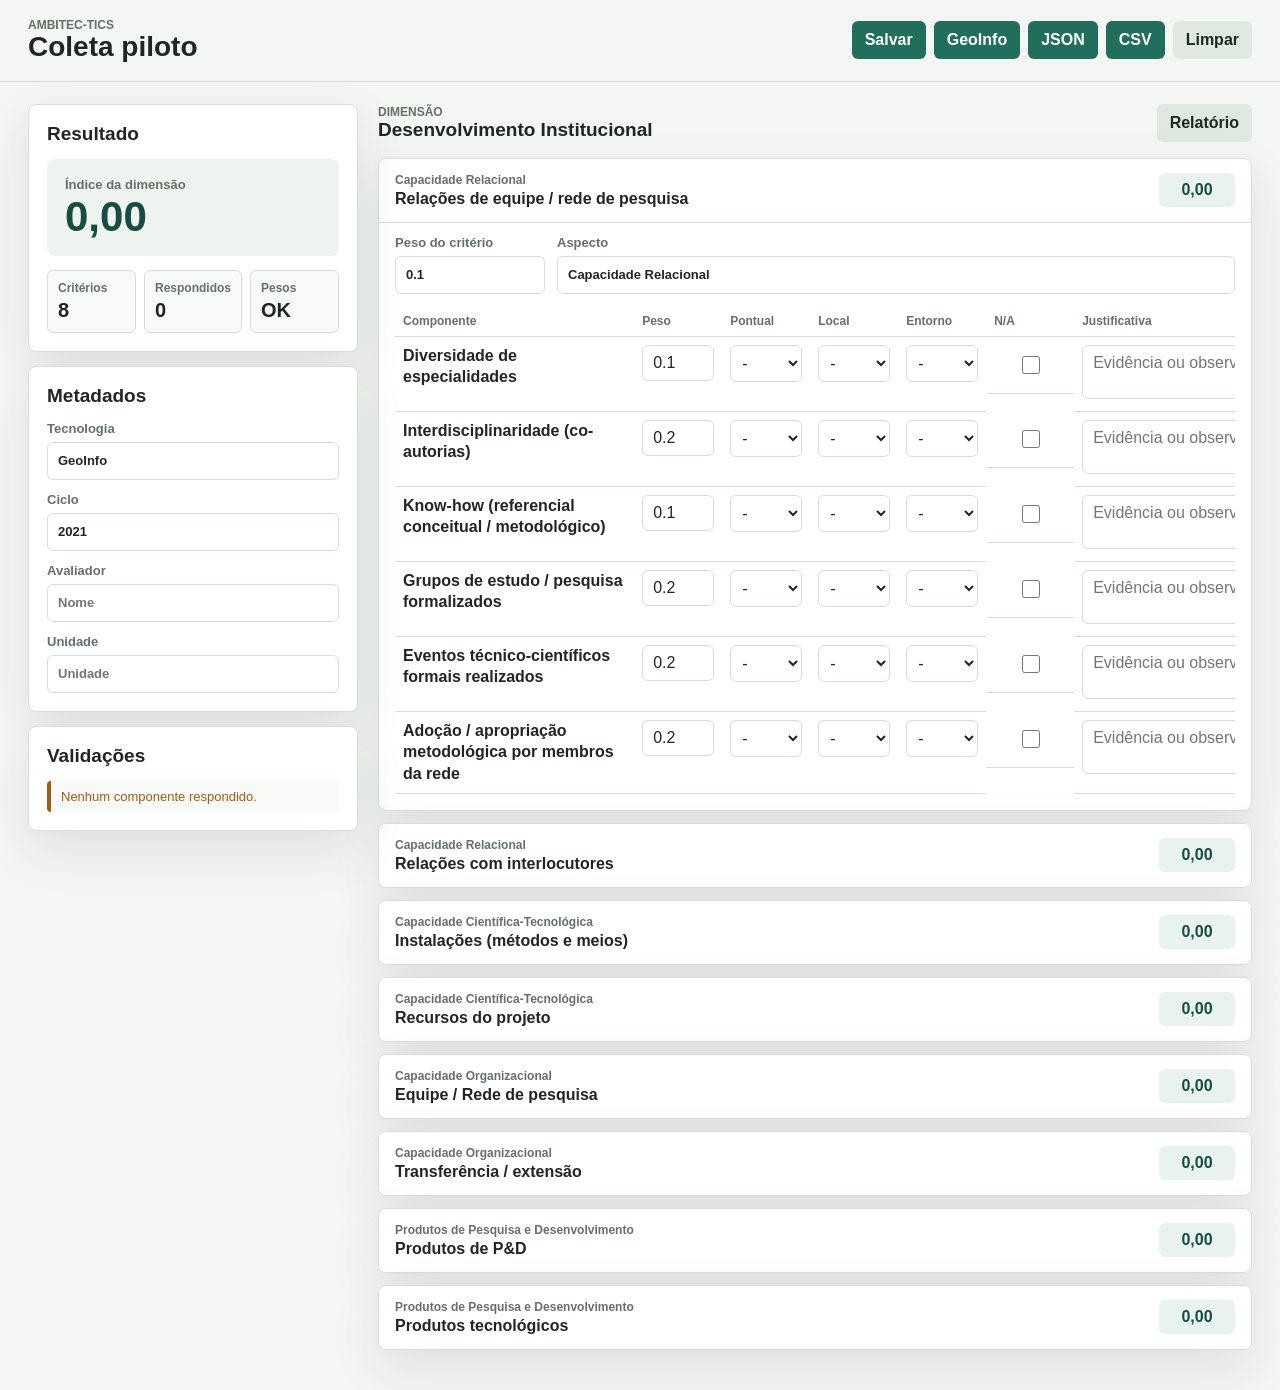
==== index.html @ ef7d1c83 "Create Ambitec-TICs collection pilot" ====
<!doctype html>
<html lang="pt-BR">
  <head>
    <meta charset="utf-8">
    <meta name="viewport" content="width=device-width, initial-scale=1">
    <title>Ambitec-TICs | Coleta piloto</title>
    <link rel="stylesheet" href="styles.css">
  </head>
  <body>
    <header class="topbar">
      <div>
        <p class="eyebrow">Ambitec-TICs</p>
        <h1>Coleta piloto</h1>
      </div>
      <div class="top-actions">
        <button id="saveDraft" type="button">Salvar</button>
        <button id="loadSample" type="button">GeoInfo</button>
        <button id="exportJson" type="button">JSON</button>
        <button id="exportCsv" type="button">CSV</button>
        <button id="clearDraft" type="button" class="secondary">Limpar</button>
      </div>
    </header>

    <main class="app-shell">
      <aside class="summary-panel" aria-label="Resumo da avaliação">
        <section class="panel-block">
          <h2>Resultado</h2>
          <div class="score-card">
            <span class="score-label">Índice da dimensão</span>
            <strong id="dimensionScore">0,00</strong>
          </div>
          <dl class="metrics">
            <div>
              <dt>Critérios</dt>
              <dd id="criteriaCount">8</dd>
            </div>
            <div>
              <dt>Respondidos</dt>
              <dd id="answeredCount">0</dd>
            </div>
            <div>
              <dt>Pesos</dt>
              <dd id="weightStatus">OK</dd>
            </div>
          </dl>
        </section>

        <section class="panel-block">
          <h2>Metadados</h2>
          <label>
            Tecnologia
            <input id="technologyName" type="text" value="GeoInfo">
          </label>
          <label>
            Ciclo
            <input id="cycleYear" type="number" value="2021" min="2000" max="2100">
          </label>
          <label>
            Avaliador
            <input id="evaluatorName" type="text" placeholder="Nome">
          </label>
          <label>
            Unidade
            <input id="unitName" type="text" placeholder="Unidade">
          </label>
        </section>

        <section class="panel-block">
          <h2>Validações</h2>
          <ul id="validationList" class="validation-list"></ul>
        </section>
      </aside>

      <section class="workspace" aria-label="Formulário de avaliação">
        <div class="workspace-heading">
          <div>
            <p class="eyebrow">Dimensão</p>
            <h2>Desenvolvimento Institucional</h2>
          </div>
          <button id="printReport" type="button" class="secondary">Relatório</button>
        </div>
        <div id="criteriaContainer" class="criteria-list"></div>
      </section>
    </main>

    <template id="criterionTemplate">
      <article class="criterion-card">
        <button class="criterion-header" type="button">
          <span>
            <small></small>
            <strong></strong>
          </span>
          <span class="criterion-result">0,00</span>
        </button>
        <div class="criterion-body">
          <div class="criterion-meta">
            <label>
              Peso do critério
              <input class="criterion-weight" type="number" min="0" max="1" step="0.1">
            </label>
            <label>
              Aspecto
              <input class="criterion-aspect" type="text" readonly>
            </label>
          </div>
          <div class="component-table-wrap">
            <table class="component-table">
              <thead>
                <tr>
                  <th>Componente</th>
                  <th>Peso</th>
                  <th>Pontual</th>
                  <th>Local</th>
                  <th>Entorno</th>
                  <th>N/A</th>
                  <th>Justificativa</th>
                </tr>
              </thead>
              <tbody></tbody>
            </table>
          </div>
        </div>
      </article>
    </template>

    <script src="app.js"></script>
  </body>
</html>
---- styles.css ----
:root {
  --bg: #f4f6f3;
  --surface: #ffffff;
  --surface-soft: #eef3ef;
  --text: #202621;
  --muted: #667067;
  --line: #d7ded8;
  --accent: #216e5d;
  --accent-strong: #174c41;
  --warn: #a15c18;
  --bad: #a33737;
  --blue: #315f89;
  --shadow: 0 18px 50px rgba(24, 38, 31, 0.10);
}

* {
  box-sizing: border-box;
}

body {
  margin: 0;
  background: var(--bg);
  color: var(--text);
  font-family: Arial, Helvetica, sans-serif;
}

button,
input,
select,
textarea {
  font: inherit;
}

.topbar {
  position: sticky;
  top: 0;
  z-index: 10;
  display: flex;
  align-items: center;
  justify-content: space-between;
  gap: 24px;
  padding: 18px 28px;
  background: rgba(244, 246, 243, 0.94);
  border-bottom: 1px solid var(--line);
  backdrop-filter: blur(12px);
}

h1,
h2,
p {
  margin: 0;
}

h1 {
  font-size: 28px;
  line-height: 1.1;
}

h2 {
  font-size: 19px;
}

.eyebrow {
  color: var(--muted);
  font-size: 12px;
  font-weight: 700;
  letter-spacing: 0;
  text-transform: uppercase;
}

.top-actions {
  display: flex;
  flex-wrap: wrap;
  justify-content: flex-end;
  gap: 8px;
}

button {
  border: 0;
  border-radius: 6px;
  background: var(--accent);
  color: white;
  cursor: pointer;
  font-weight: 700;
  min-height: 38px;
  padding: 9px 13px;
}

button:hover {
  background: var(--accent-strong);
}

button.secondary {
  background: #dfe8e1;
  color: var(--text);
}

button.secondary:hover {
  background: #cfdacf;
}

.app-shell {
  display: grid;
  grid-template-columns: minmax(270px, 330px) minmax(0, 1fr);
  gap: 20px;
  padding: 22px 28px 40px;
}

.summary-panel {
  align-self: start;
  position: sticky;
  top: 92px;
}

.panel-block,
.criterion-card {
  background: var(--surface);
  border: 1px solid var(--line);
  border-radius: 8px;
  box-shadow: var(--shadow);
}

.panel-block {
  padding: 18px;
  margin-bottom: 14px;
}

.panel-block h2 {
  margin-bottom: 14px;
}

.score-card {
  display: grid;
  gap: 4px;
  padding: 18px;
  background: var(--surface-soft);
  border-radius: 8px;
}

.score-label,
label {
  color: var(--muted);
  font-size: 13px;
  font-weight: 700;
}

.score-card strong {
  color: var(--accent-strong);
  font-size: 42px;
  line-height: 1;
}

.metrics {
  display: grid;
  grid-template-columns: repeat(3, 1fr);
  gap: 8px;
  margin: 14px 0 0;
}

.metrics div {
  padding: 10px;
  background: #f8faf8;
  border: 1px solid var(--line);
  border-radius: 6px;
}

.metrics dt {
  color: var(--muted);
  font-size: 12px;
  font-weight: 700;
}

.metrics dd {
  margin: 4px 0 0;
  font-size: 20px;
  font-weight: 800;
}

label {
  display: grid;
  gap: 6px;
  margin-top: 12px;
}

input,
select,
textarea {
  width: 100%;
  border: 1px solid var(--line);
  border-radius: 6px;
  background: #fff;
  color: var(--text);
  min-height: 38px;
  padding: 8px 10px;
}

textarea {
  min-height: 38px;
  resize: vertical;
}

input:focus,
select:focus,
textarea:focus {
  border-color: var(--accent);
  outline: 3px solid rgba(33, 110, 93, 0.15);
}

.validation-list {
  display: grid;
  gap: 8px;
  list-style: none;
  margin: 0;
  padding: 0;
}

.validation-list li {
  border-left: 4px solid var(--accent);
  background: #f8faf8;
  border-radius: 4px;
  padding: 8px 10px;
  color: var(--muted);
  font-size: 13px;
}

.validation-list li.warn {
  border-left-color: var(--warn);
  color: var(--warn);
}

.validation-list li.bad {
  border-left-color: var(--bad);
  color: var(--bad);
}

.workspace {
  min-width: 0;
}

.workspace-heading {
  display: flex;
  align-items: center;
  justify-content: space-between;
  gap: 16px;
  margin-bottom: 16px;
}

.criteria-list {
  display: grid;
  gap: 12px;
}

.criterion-card {
  overflow: hidden;
}

.criterion-header {
  display: flex;
  align-items: center;
  justify-content: space-between;
  width: 100%;
  gap: 16px;
  min-height: 62px;
  padding: 14px 16px;
  background: var(--surface);
  color: var(--text);
  text-align: left;
  border-radius: 0;
}

.criterion-header:hover {
  background: #f8faf8;
}

.criterion-header small {
  display: block;
  color: var(--muted);
  font-size: 12px;
  font-weight: 700;
  margin-bottom: 3px;
}

.criterion-result {
  flex: 0 0 auto;
  min-width: 76px;
  padding: 8px 10px;
  border-radius: 6px;
  background: #e8f2ef;
  color: var(--accent-strong);
  font-weight: 800;
  text-align: center;
}

.criterion-body {
  display: none;
  padding: 0 16px 16px;
  border-top: 1px solid var(--line);
}

.criterion-card.open .criterion-body {
  display: block;
}

.criterion-meta {
  display: grid;
  grid-template-columns: 150px minmax(0, 1fr);
  gap: 12px;
  margin-bottom: 12px;
}

.component-table-wrap {
  overflow-x: auto;
}

.component-table {
  width: 100%;
  min-width: 920px;
  border-collapse: collapse;
  table-layout: fixed;
}

.component-table th,
.component-table td {
  border-bottom: 1px solid var(--line);
  padding: 8px;
  vertical-align: top;
}

.component-table th {
  color: var(--muted);
  font-size: 12px;
  text-align: left;
}

.component-table th:nth-child(1) {
  width: 26%;
}

.component-table th:nth-child(2),
.component-table th:nth-child(3),
.component-table th:nth-child(4),
.component-table th:nth-child(5),
.component-table th:nth-child(6) {
  width: 88px;
}

.component-name {
  font-weight: 700;
  line-height: 1.35;
}

.na-cell {
  display: flex;
  justify-content: center;
  padding-top: 14px;
}

.na-cell input {
  min-height: auto;
  width: 18px;
  height: 18px;
}

.component-table input,
.component-table select,
.component-table textarea {
  min-height: 34px;
}

.component-table select {
  padding-left: 7px;
}

@media (max-width: 920px) {
  .topbar,
  .workspace-heading {
    align-items: stretch;
    flex-direction: column;
  }

  .top-actions {
    justify-content: flex-start;
  }

  .app-shell {
    grid-template-columns: 1fr;
    padding: 18px;
  }

  .summary-panel {
    position: static;
  }
}

@media print {
  .topbar,
  .top-actions,
  #printReport,
  .summary-panel {
    display: none;
  }

  .app-shell {
    display: block;
    padding: 0;
  }

  .criterion-body {
    display: block;
  }

  .criterion-card {
    box-shadow: none;
    break-inside: avoid;
    margin-bottom: 10px;
  }
}
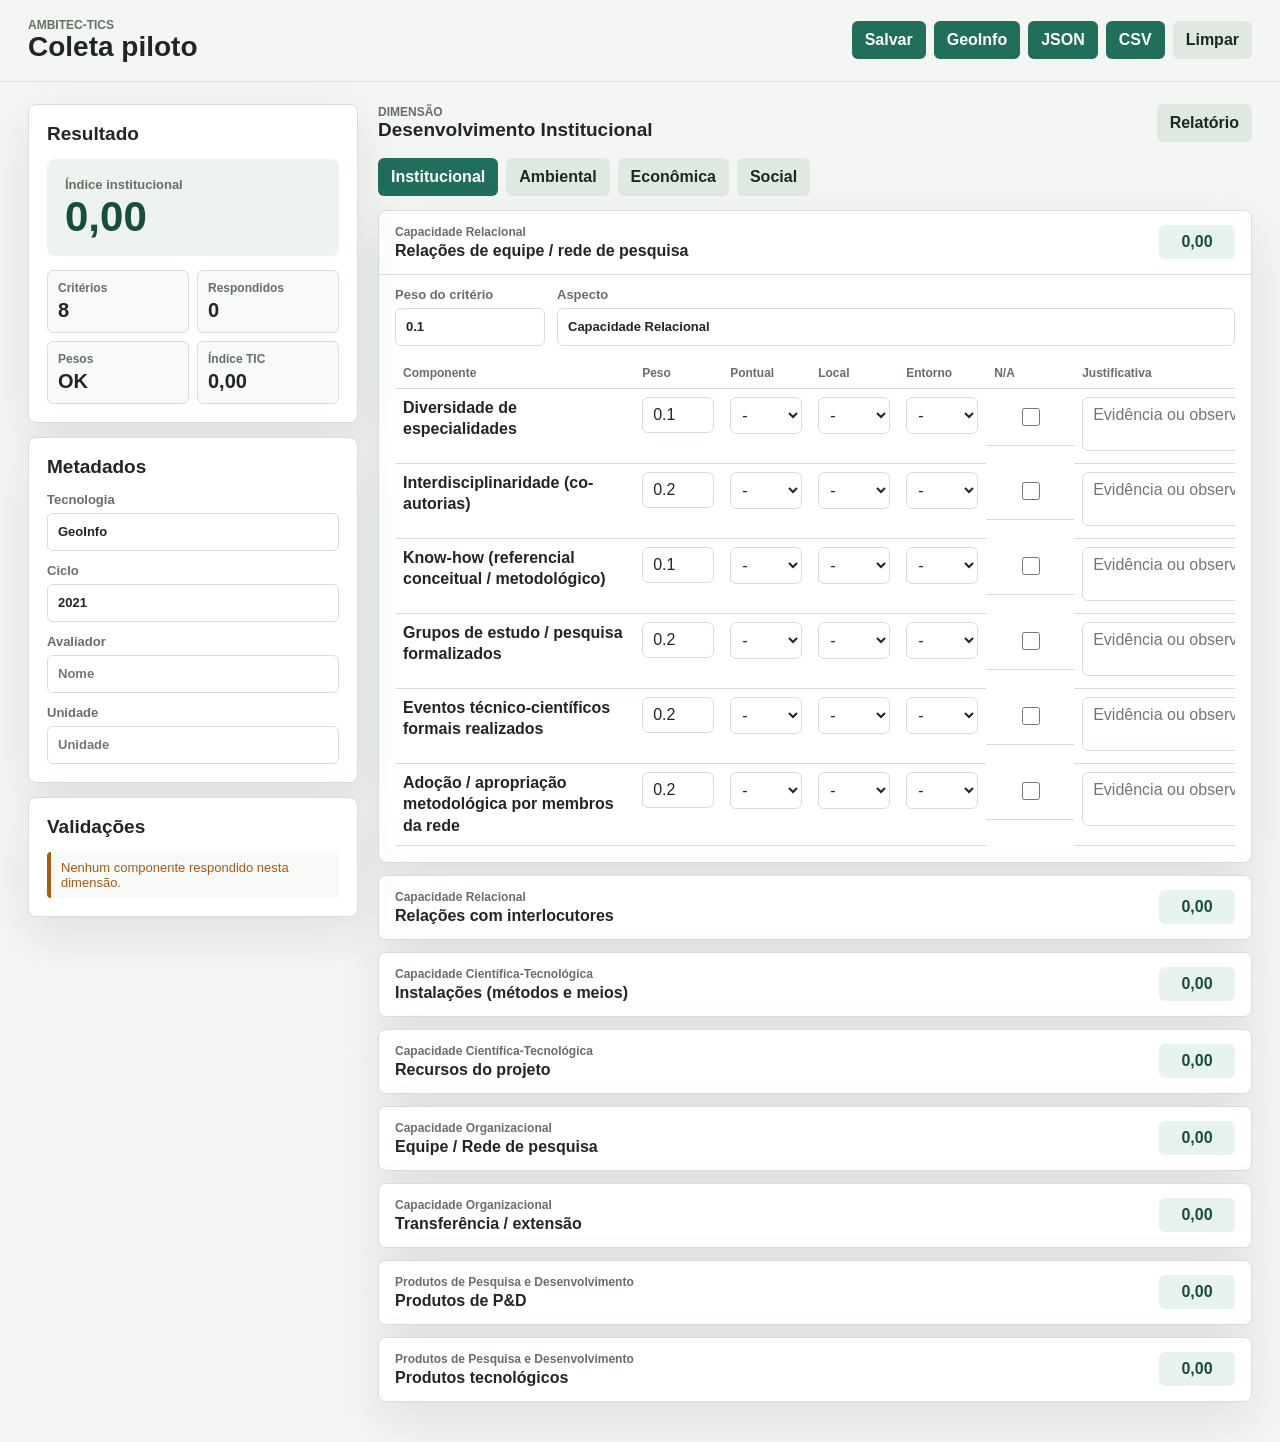
==== commit 53654fae: "Add environmental economic and social dimensions" ====
--- a/index.html
+++ b/index.html
@@ -26,7 +26,7 @@
         <section class="panel-block">
           <h2>Resultado</h2>
           <div class="score-card">
-            <span class="score-label">Índice da dimensão</span>
+            <span id="scoreLabel" class="score-label">Índice da dimensão</span>
             <strong id="dimensionScore">0,00</strong>
           </div>
           <dl class="metrics">
@@ -41,6 +41,10 @@
             <div>
               <dt>Pesos</dt>
               <dd id="weightStatus">OK</dd>
+            </div>
+            <div>
+              <dt>Índice TIC</dt>
+              <dd id="overallScore">0,00</dd>
             </div>
           </dl>
         </section>
@@ -75,10 +79,11 @@
         <div class="workspace-heading">
           <div>
             <p class="eyebrow">Dimensão</p>
-            <h2>Desenvolvimento Institucional</h2>
+            <h2 id="dimensionTitle">Desenvolvimento Institucional</h2>
           </div>
           <button id="printReport" type="button" class="secondary">Relatório</button>
         </div>
+        <nav id="dimensionTabs" class="dimension-tabs" aria-label="Dimensões Ambitec-TICs"></nav>
         <div id="criteriaContainer" class="criteria-list"></div>
       </section>
     </main>
--- a/styles.css
+++ b/styles.css
@@ -152,7 +152,7 @@
 
 .metrics {
   display: grid;
-  grid-template-columns: repeat(3, 1fr);
+  grid-template-columns: repeat(2, 1fr);
   gap: 8px;
   margin: 14px 0 0;
 }
@@ -245,6 +245,23 @@
   margin-bottom: 16px;
 }
 
+.dimension-tabs {
+  display: flex;
+  flex-wrap: wrap;
+  gap: 8px;
+  margin-bottom: 14px;
+}
+
+.dimension-tabs button {
+  background: #dfe8e1;
+  color: var(--text);
+}
+
+.dimension-tabs button.active {
+  background: var(--accent);
+  color: #fff;
+}
+
 .criteria-list {
   display: grid;
   gap: 12px;
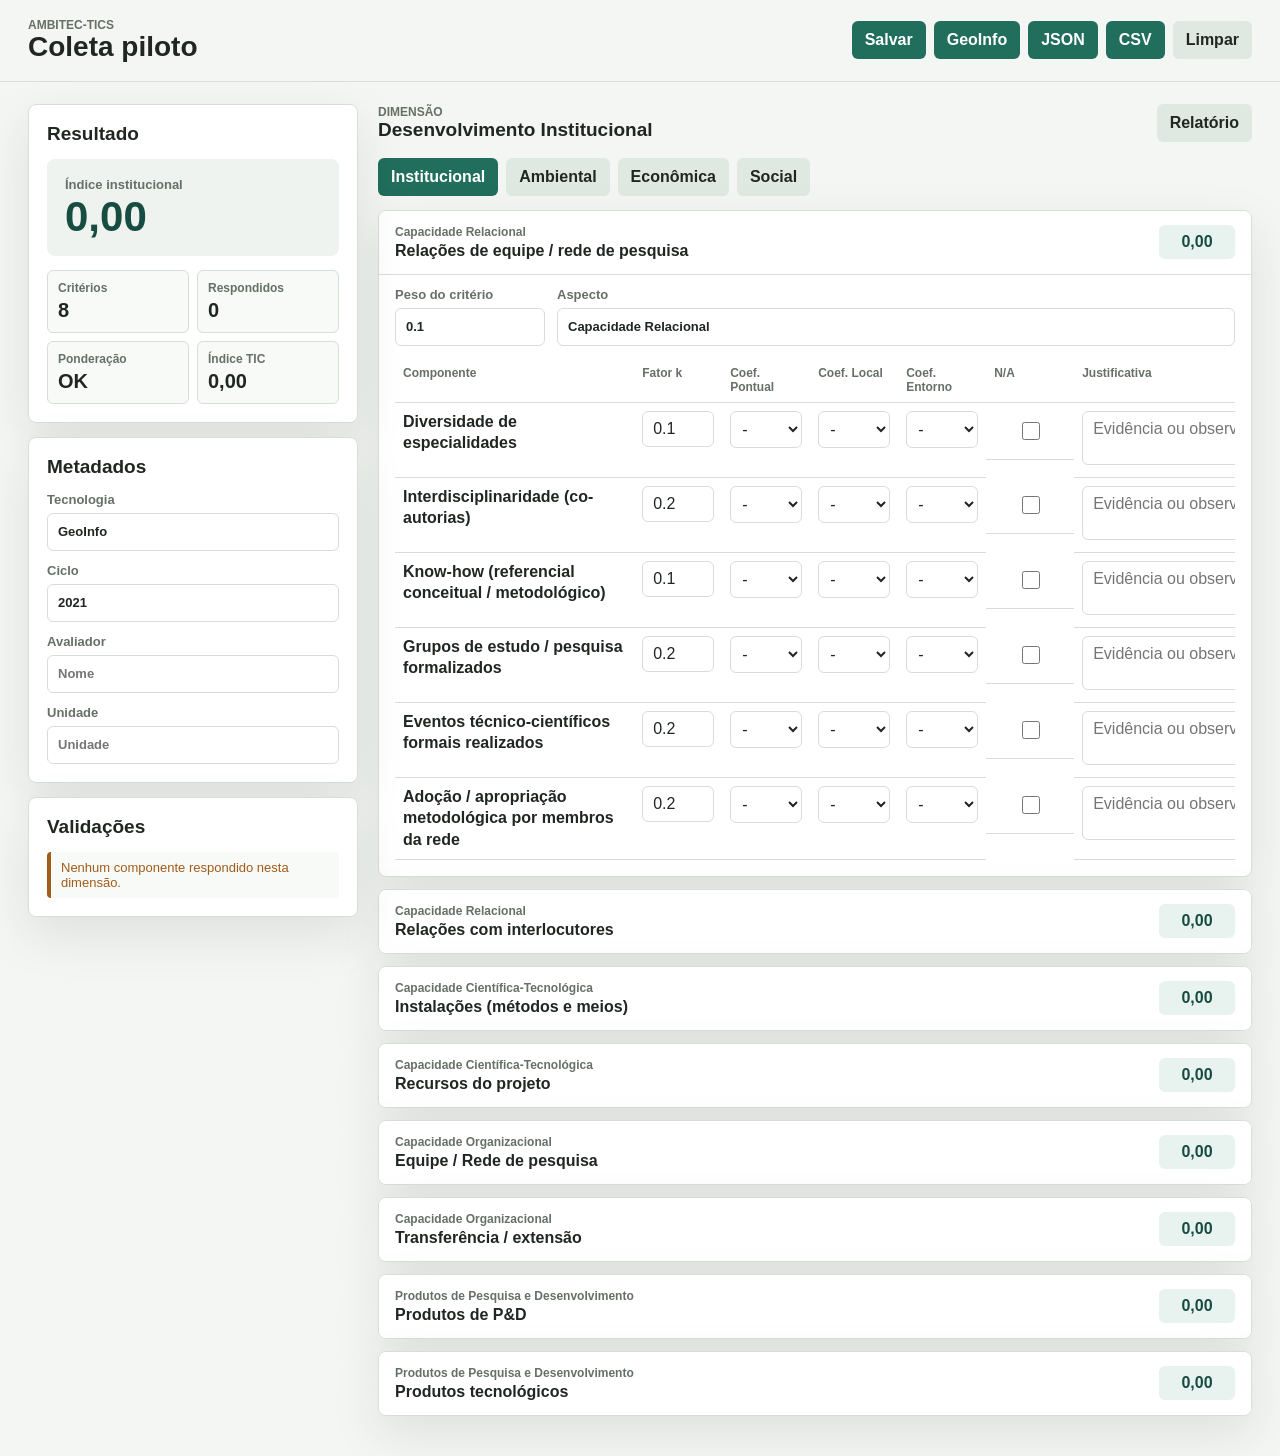
==== commit f22df179: "Clarify coefficient and weighting labels" ====
--- a/index.html
+++ b/index.html
@@ -39,7 +39,7 @@
               <dd id="answeredCount">0</dd>
             </div>
             <div>
-              <dt>Pesos</dt>
+              <dt>Ponderação</dt>
               <dd id="weightStatus">OK</dd>
             </div>
             <div>
@@ -113,10 +113,10 @@
               <thead>
                 <tr>
                   <th>Componente</th>
-                  <th>Peso</th>
-                  <th>Pontual</th>
-                  <th>Local</th>
-                  <th>Entorno</th>
+                  <th>Fator k</th>
+                  <th>Coef. Pontual</th>
+                  <th>Coef. Local</th>
+                  <th>Coef. Entorno</th>
                   <th>N/A</th>
                   <th>Justificativa</th>
                 </tr>
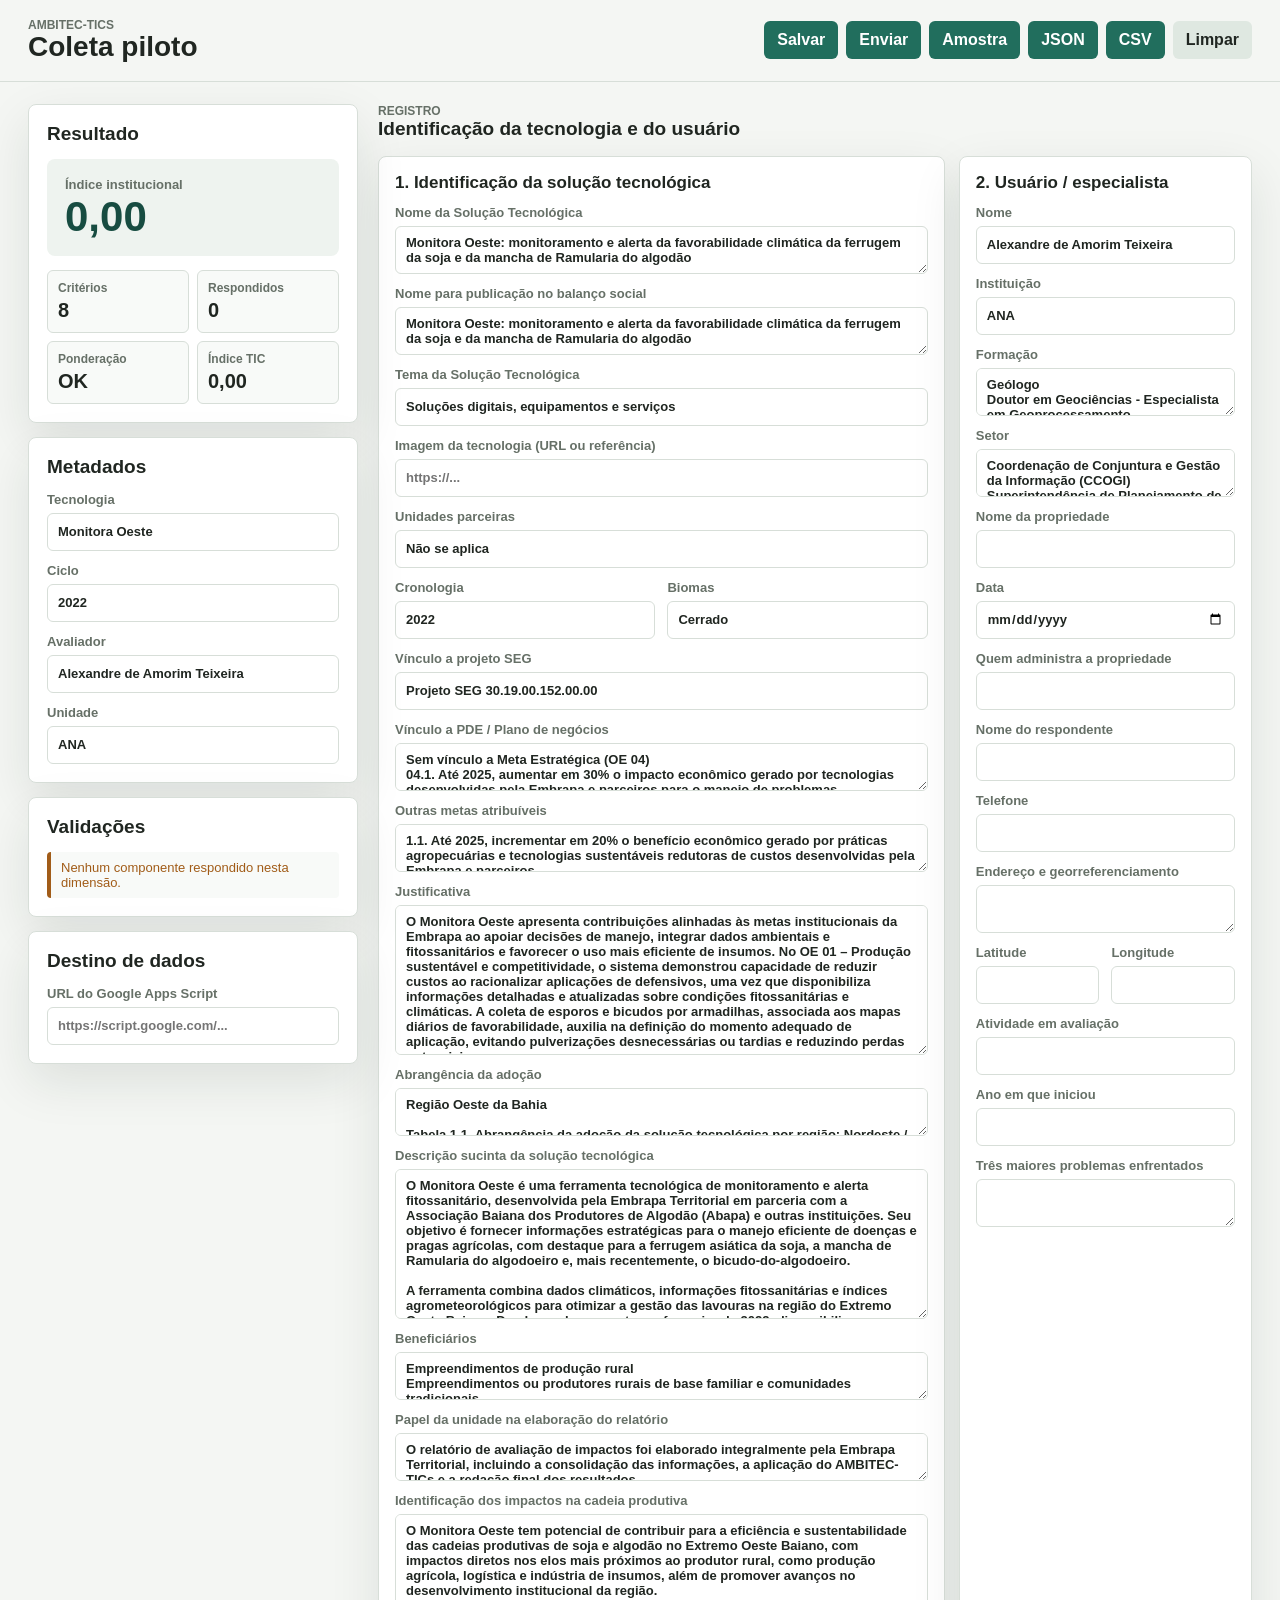
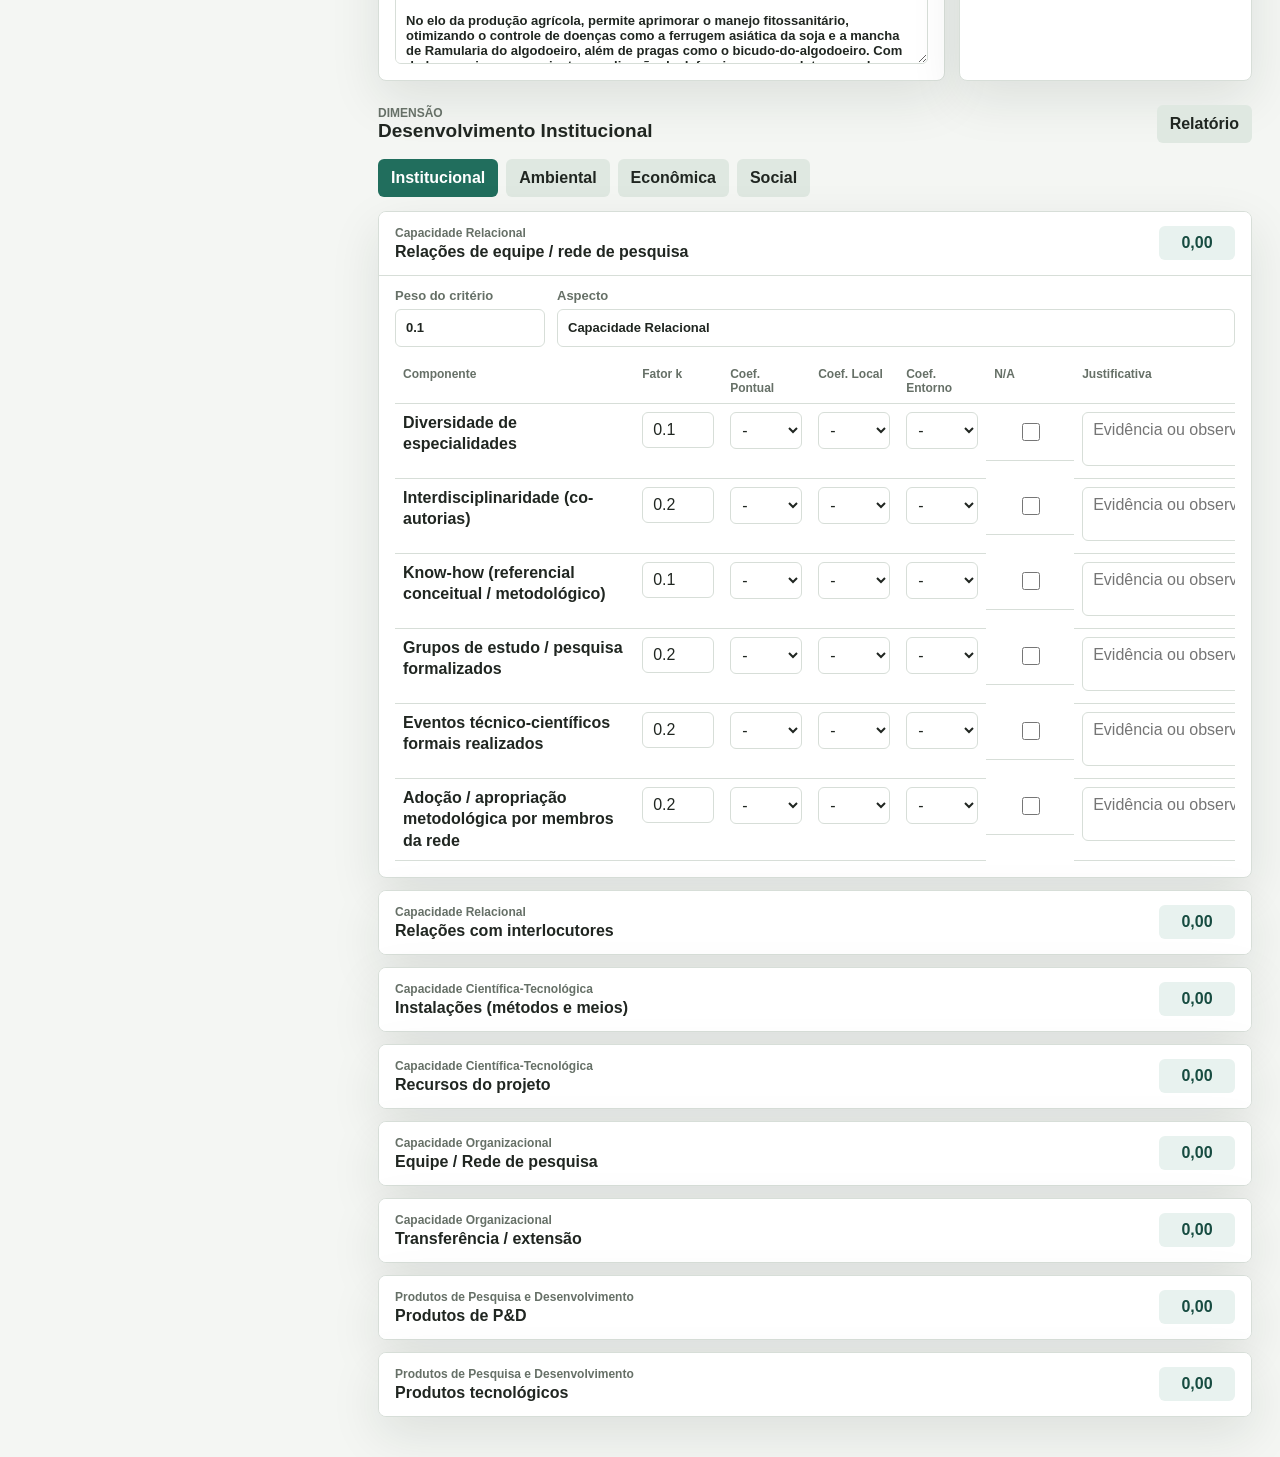
==== commit 2f3ce70c: "Add technology identification and Sheets endpoint" ====
--- a/index.html
+++ b/index.html
@@ -14,7 +14,8 @@
       </div>
       <div class="top-actions">
         <button id="saveDraft" type="button">Salvar</button>
-        <button id="loadSample" type="button">GeoInfo</button>
+        <button id="sendData" type="button">Enviar</button>
+        <button id="loadSample" type="button">Amostra</button>
         <button id="exportJson" type="button">JSON</button>
         <button id="exportCsv" type="button">CSV</button>
         <button id="clearDraft" type="button" class="secondary">Limpar</button>
@@ -53,11 +54,11 @@
           <h2>Metadados</h2>
           <label>
             Tecnologia
-            <input id="technologyName" type="text" value="GeoInfo">
+            <input id="technologyName" type="text" value="Monitora Oeste">
           </label>
           <label>
             Ciclo
-            <input id="cycleYear" type="number" value="2021" min="2000" max="2100">
+            <input id="cycleYear" type="number" value="2022" min="2000" max="2100">
           </label>
           <label>
             Avaliador
@@ -73,9 +74,164 @@
           <h2>Validações</h2>
           <ul id="validationList" class="validation-list"></ul>
         </section>
+
+        <section class="panel-block">
+          <h2>Destino de dados</h2>
+          <label>
+            URL do Google Apps Script
+            <input id="dataEndpoint" type="url" placeholder="https://script.google.com/...">
+          </label>
+        </section>
       </aside>
 
       <section class="workspace" aria-label="Formulário de avaliação">
+        <section class="identity-section" aria-label="Identificação da tecnologia e do usuário">
+          <div class="workspace-heading">
+            <div>
+              <p class="eyebrow">Registro</p>
+              <h2>Identificação da tecnologia e do usuário</h2>
+            </div>
+          </div>
+
+          <div class="identity-grid">
+            <article class="identity-card wide">
+              <h3>1. Identificação da solução tecnológica</h3>
+              <label>
+                Nome da Solução Tecnológica
+                <textarea data-identification="technologyFullName"></textarea>
+              </label>
+              <label>
+                Nome para publicação no balanço social
+                <textarea data-identification="publicationName"></textarea>
+              </label>
+              <label>
+                Tema da Solução Tecnológica
+                <input data-identification="theme" type="text">
+              </label>
+              <label>
+                Imagem da tecnologia (URL ou referência)
+                <input data-identification="technologyImage" type="text" placeholder="https://...">
+              </label>
+              <label>
+                Unidades parceiras
+                <input data-identification="partnerUnits" type="text">
+              </label>
+              <div class="two-col">
+                <label>
+                  Cronologia
+                  <input data-identification="chronology" type="text">
+                </label>
+                <label>
+                  Biomas
+                  <input data-identification="biomes" type="text">
+                </label>
+              </div>
+              <label>
+                Vínculo a projeto SEG
+                <input data-identification="segProject" type="text">
+              </label>
+              <label>
+                Vínculo a PDE / Plano de negócios
+                <textarea data-identification="pdeLink"></textarea>
+              </label>
+              <label>
+                Outras metas atribuíveis
+                <textarea data-identification="otherGoals"></textarea>
+              </label>
+              <label>
+                Justificativa
+                <textarea class="large-text" data-identification="justification"></textarea>
+              </label>
+              <label>
+                Abrangência da adoção
+                <textarea data-identification="adoptionScope"></textarea>
+              </label>
+              <label>
+                Descrição sucinta da solução tecnológica
+                <textarea class="large-text" data-identification="shortDescription"></textarea>
+              </label>
+              <label>
+                Beneficiários
+                <textarea data-identification="beneficiaries"></textarea>
+              </label>
+              <label>
+                Papel da unidade na elaboração do relatório
+                <textarea data-identification="unitRole"></textarea>
+              </label>
+              <label>
+                Identificação dos impactos na cadeia produtiva
+                <textarea class="large-text" data-identification="chainImpacts"></textarea>
+              </label>
+            </article>
+
+            <article class="identity-card">
+              <h3>2. Usuário / especialista</h3>
+              <label>
+                Nome
+                <input data-user="name" type="text">
+              </label>
+              <label>
+                Instituição
+                <input data-user="institution" type="text">
+              </label>
+              <label>
+                Formação
+                <textarea data-user="formation"></textarea>
+              </label>
+              <label>
+                Setor
+                <textarea data-user="sector"></textarea>
+              </label>
+              <label>
+                Nome da propriedade
+                <input data-user="propertyName" type="text">
+              </label>
+              <label>
+                Data
+                <input data-user="date" type="date">
+              </label>
+              <label>
+                Quem administra a propriedade
+                <input data-user="propertyAdmin" type="text">
+              </label>
+              <label>
+                Nome do respondente
+                <input data-user="respondentName" type="text">
+              </label>
+              <label>
+                Telefone
+                <input data-user="phone" type="text">
+              </label>
+              <label>
+                Endereço e georreferenciamento
+                <textarea data-user="addressGeoref"></textarea>
+              </label>
+              <div class="two-col">
+                <label>
+                  Latitude
+                  <input data-user="latitude" type="text">
+                </label>
+                <label>
+                  Longitude
+                  <input data-user="longitude" type="text">
+                </label>
+              </div>
+              <label>
+                Atividade em avaliação
+                <input data-user="activityEvaluation" type="text">
+              </label>
+              <label>
+                Ano em que iniciou
+                <input data-user="startYear" type="text">
+              </label>
+              <label>
+                Três maiores problemas enfrentados
+                <textarea data-user="mainProblems"></textarea>
+              </label>
+            </article>
+          </div>
+        </section>
+
         <div class="workspace-heading">
           <div>
             <p class="eyebrow">Dimensão</p>
--- a/styles.css
+++ b/styles.css
@@ -237,6 +237,39 @@
   min-width: 0;
 }
 
+.identity-section {
+  margin-bottom: 24px;
+}
+
+.identity-grid {
+  display: grid;
+  grid-template-columns: minmax(0, 1.45fr) minmax(280px, 0.75fr);
+  gap: 14px;
+}
+
+.identity-card {
+  background: var(--surface);
+  border: 1px solid var(--line);
+  border-radius: 8px;
+  box-shadow: var(--shadow);
+  padding: 16px;
+}
+
+.identity-card h3 {
+  margin: 0 0 12px;
+  font-size: 17px;
+}
+
+.two-col {
+  display: grid;
+  grid-template-columns: repeat(2, minmax(0, 1fr));
+  gap: 12px;
+}
+
+.large-text {
+  min-height: 150px;
+}
+
 .workspace-heading {
   display: flex;
   align-items: center;
@@ -404,6 +437,11 @@
     padding: 18px;
   }
 
+  .identity-grid,
+  .two-col {
+    grid-template-columns: 1fr;
+  }
+
   .summary-panel {
     position: static;
   }
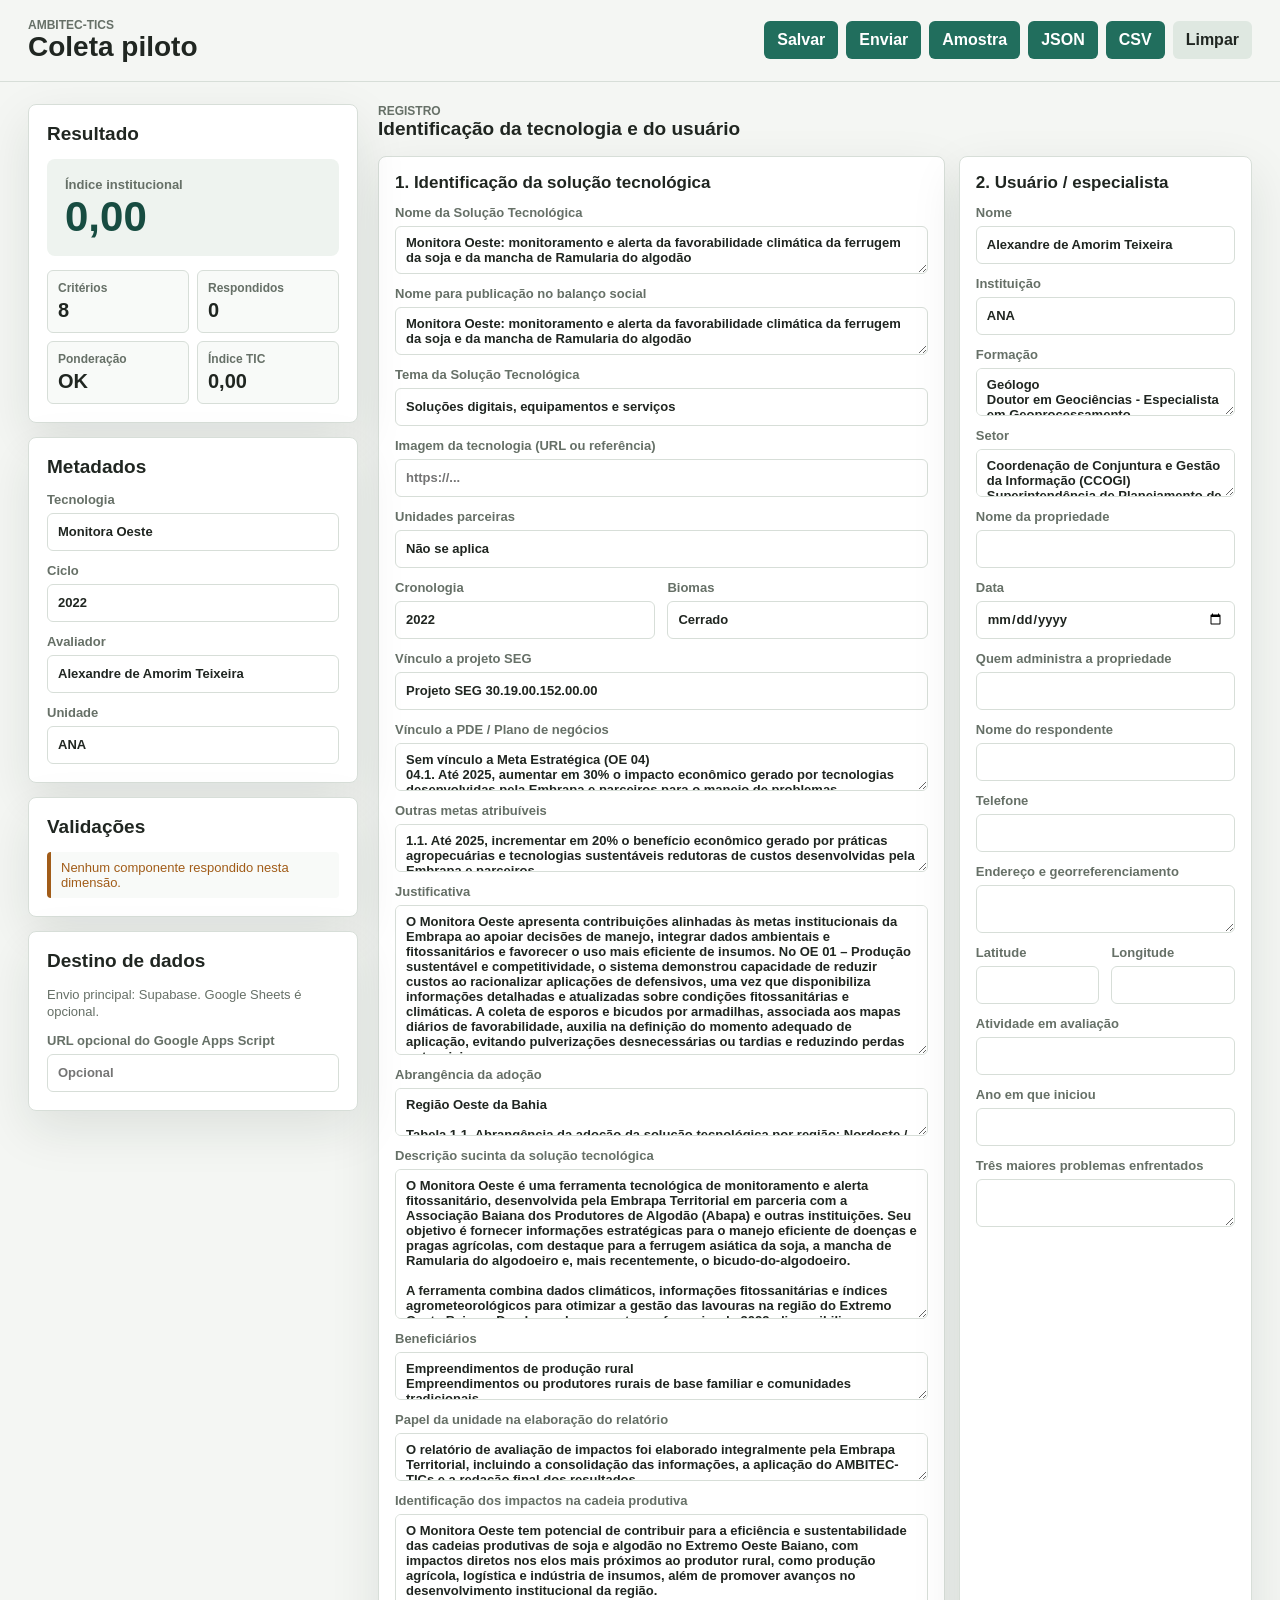
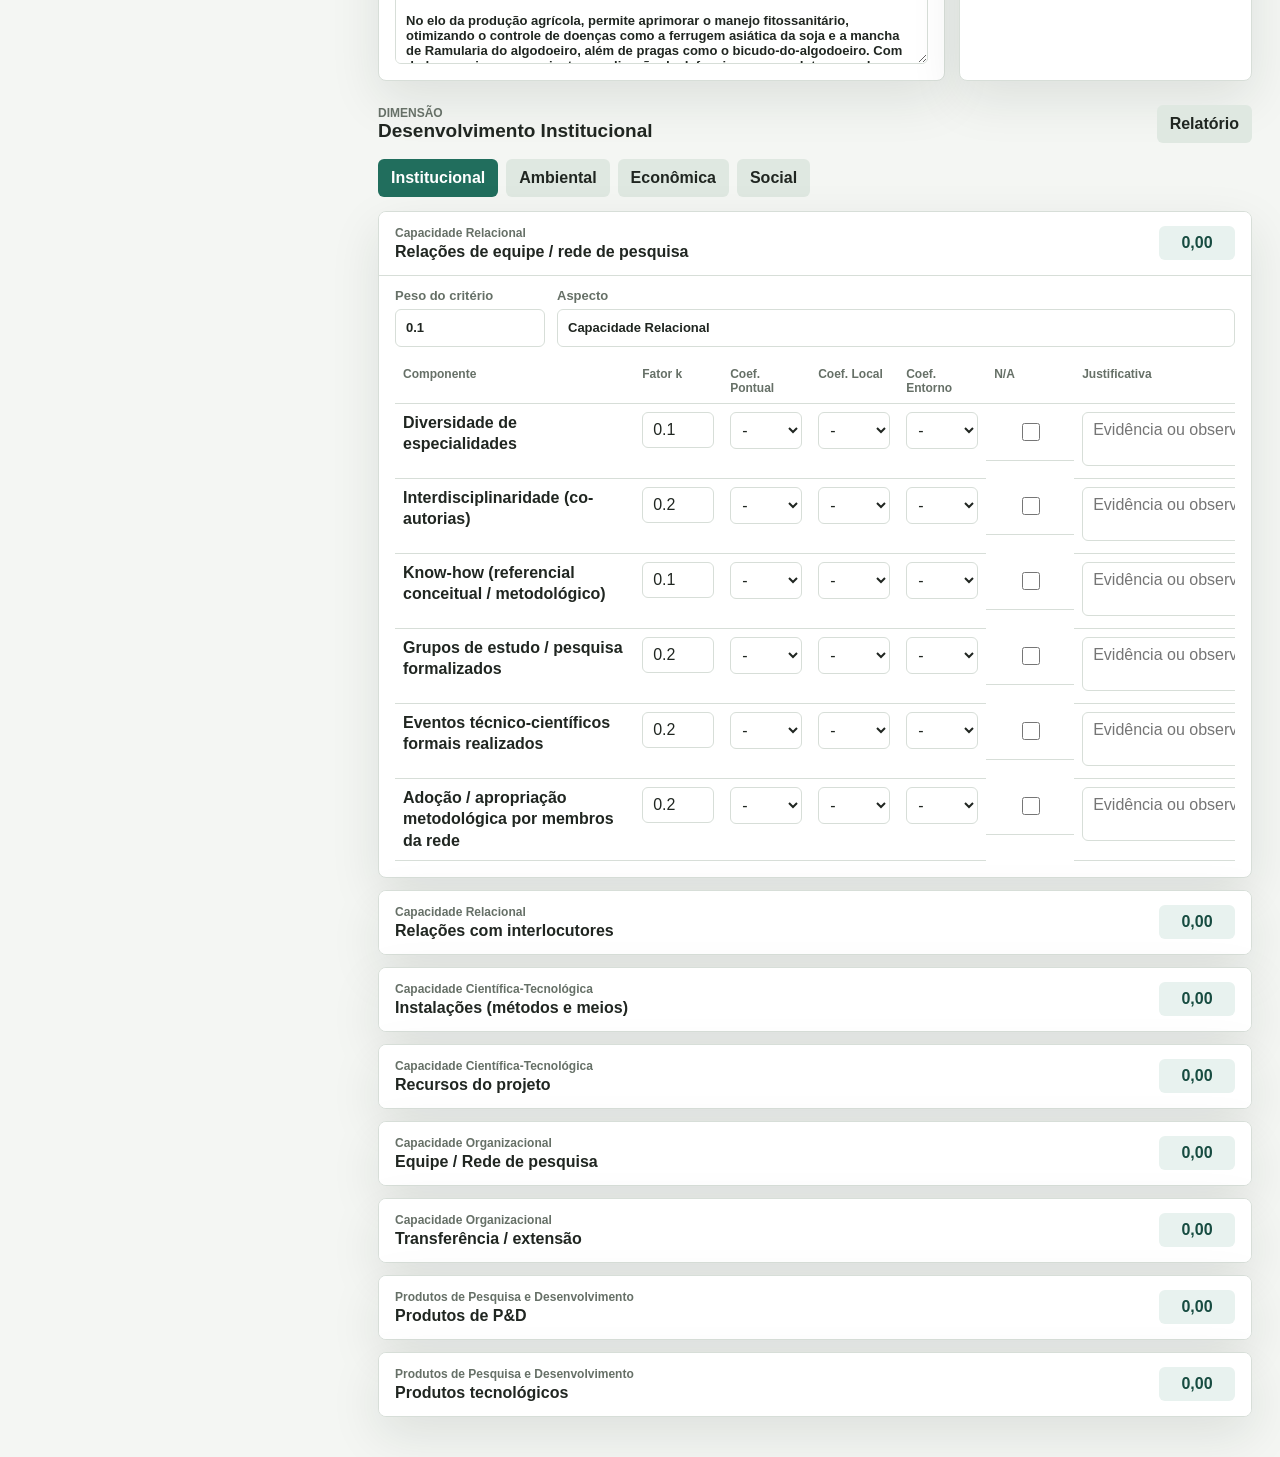
==== commit 9749487d: "Make Supabase the primary submission target" ====
--- a/index.html
+++ b/index.html
@@ -77,9 +77,10 @@
 
         <section class="panel-block">
           <h2>Destino de dados</h2>
-          <label>
-            URL do Google Apps Script
-            <input id="dataEndpoint" type="url" placeholder="https://script.google.com/...">
+          <p class="helper-text">Envio principal: Supabase. Google Sheets é opcional.</p>
+          <label>
+            URL opcional do Google Apps Script
+            <input id="dataEndpoint" type="url" placeholder="Opcional">
           </label>
         </section>
       </aside>
--- a/styles.css
+++ b/styles.css
@@ -233,6 +233,13 @@
   color: var(--bad);
 }
 
+.helper-text {
+  color: var(--muted);
+  font-size: 13px;
+  line-height: 1.35;
+  margin-bottom: 10px;
+}
+
 .workspace {
   min-width: 0;
 }
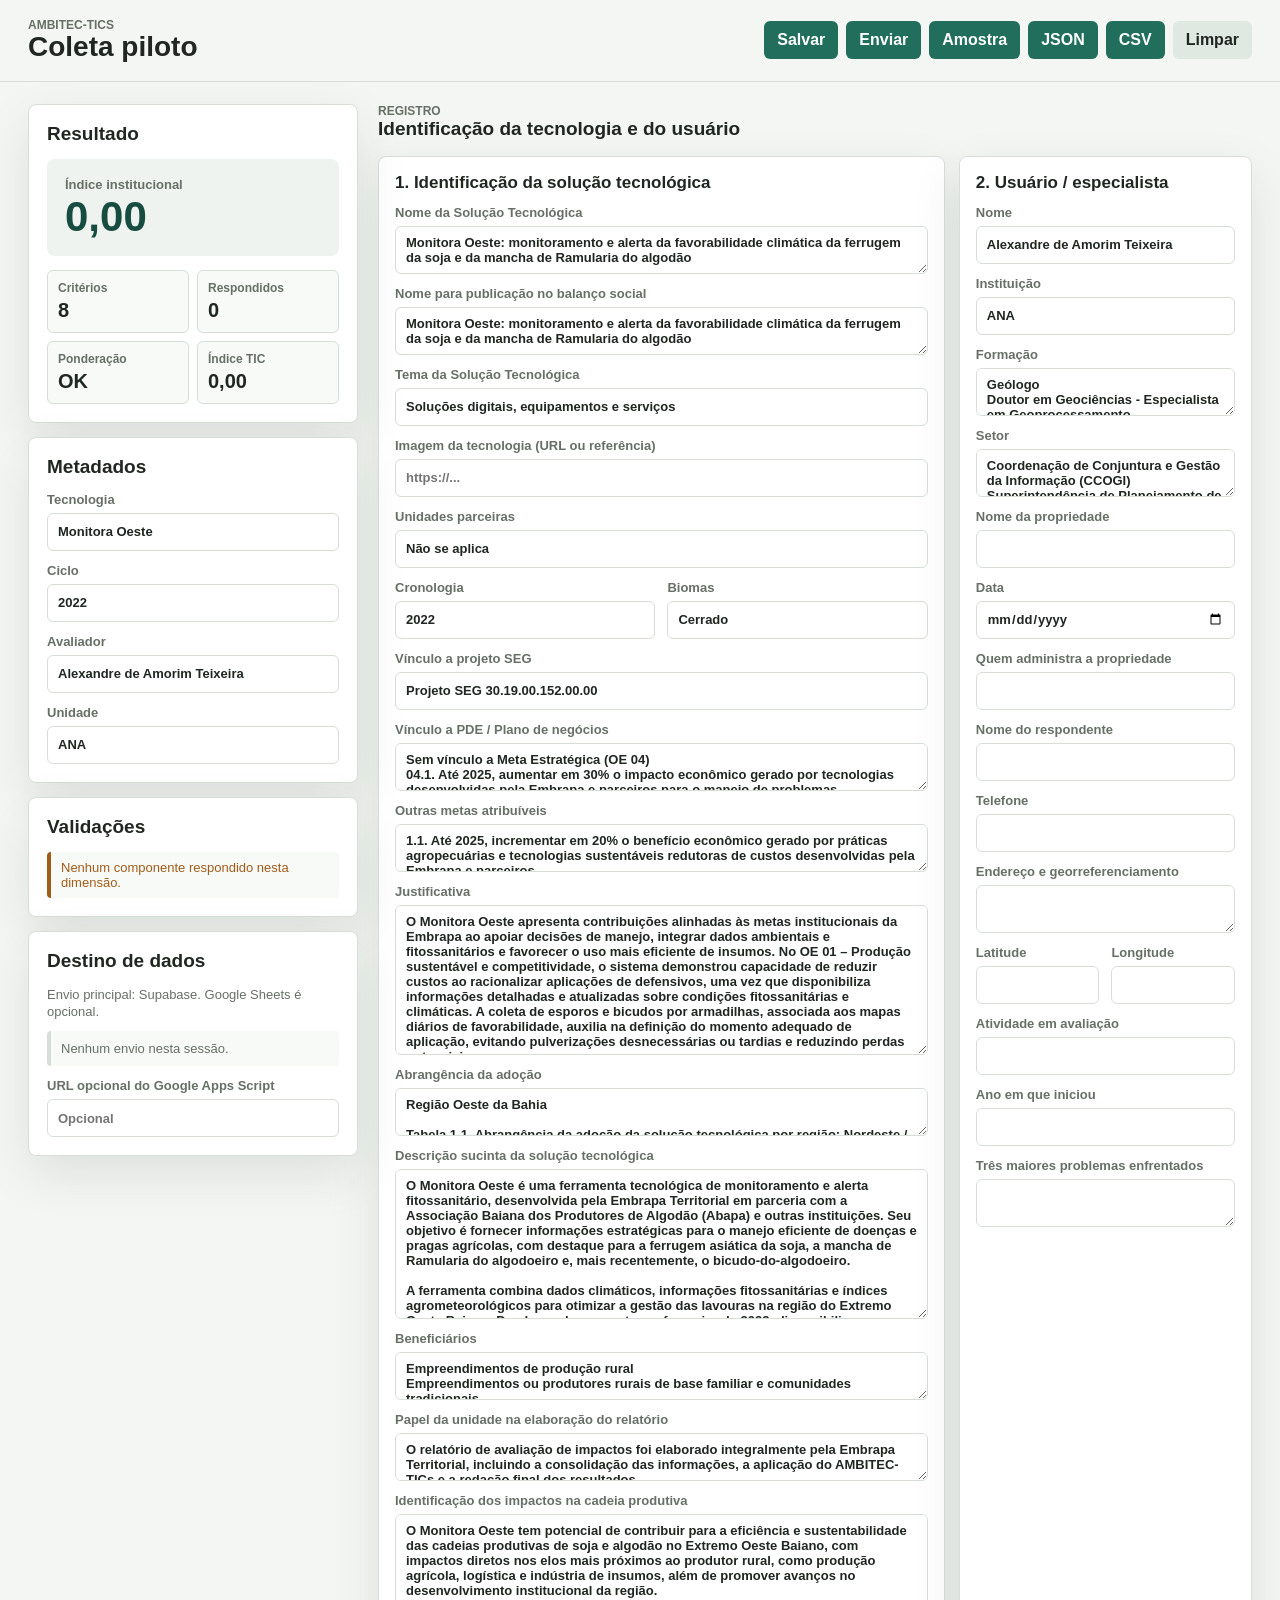
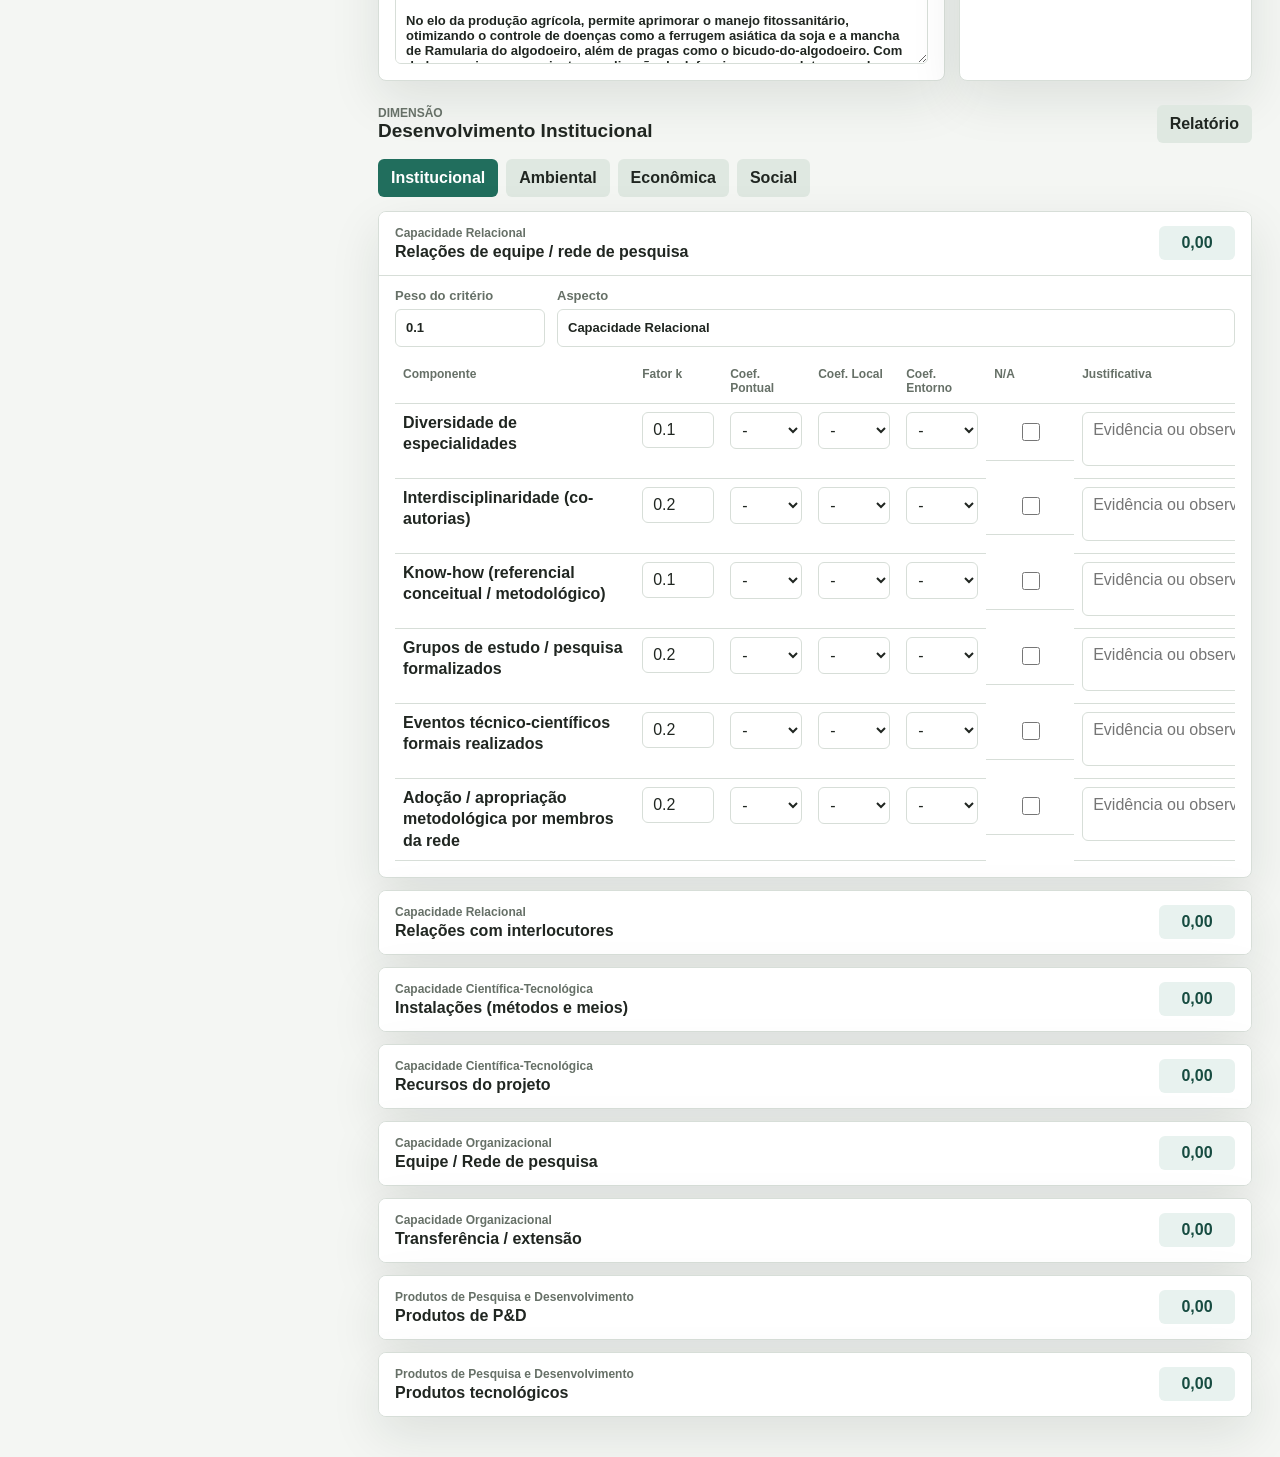
==== commit fd388a4e: "Improve submission feedback and clear behavior" ====
--- a/index.html
+++ b/index.html
@@ -78,6 +78,7 @@
         <section class="panel-block">
           <h2>Destino de dados</h2>
           <p class="helper-text">Envio principal: Supabase. Google Sheets é opcional.</p>
+          <div id="submissionStatus" class="submission-status idle">Nenhum envio nesta sessão.</div>
           <label>
             URL opcional do Google Apps Script
             <input id="dataEndpoint" type="url" placeholder="Opcional">
--- a/styles.css
+++ b/styles.css
@@ -240,6 +240,37 @@
   margin-bottom: 10px;
 }
 
+.submission-status {
+  border-left: 4px solid var(--line);
+  background: #f8faf8;
+  border-radius: 4px;
+  color: var(--muted);
+  font-size: 13px;
+  line-height: 1.35;
+  margin-bottom: 12px;
+  padding: 9px 10px;
+}
+
+.submission-status.sending {
+  border-left-color: var(--blue);
+  color: var(--blue);
+}
+
+.submission-status.success {
+  border-left-color: var(--accent);
+  color: var(--accent-strong);
+}
+
+.submission-status.error {
+  border-left-color: var(--bad);
+  color: var(--bad);
+}
+
+button:disabled {
+  cursor: wait;
+  opacity: 0.7;
+}
+
 .workspace {
   min-width: 0;
 }
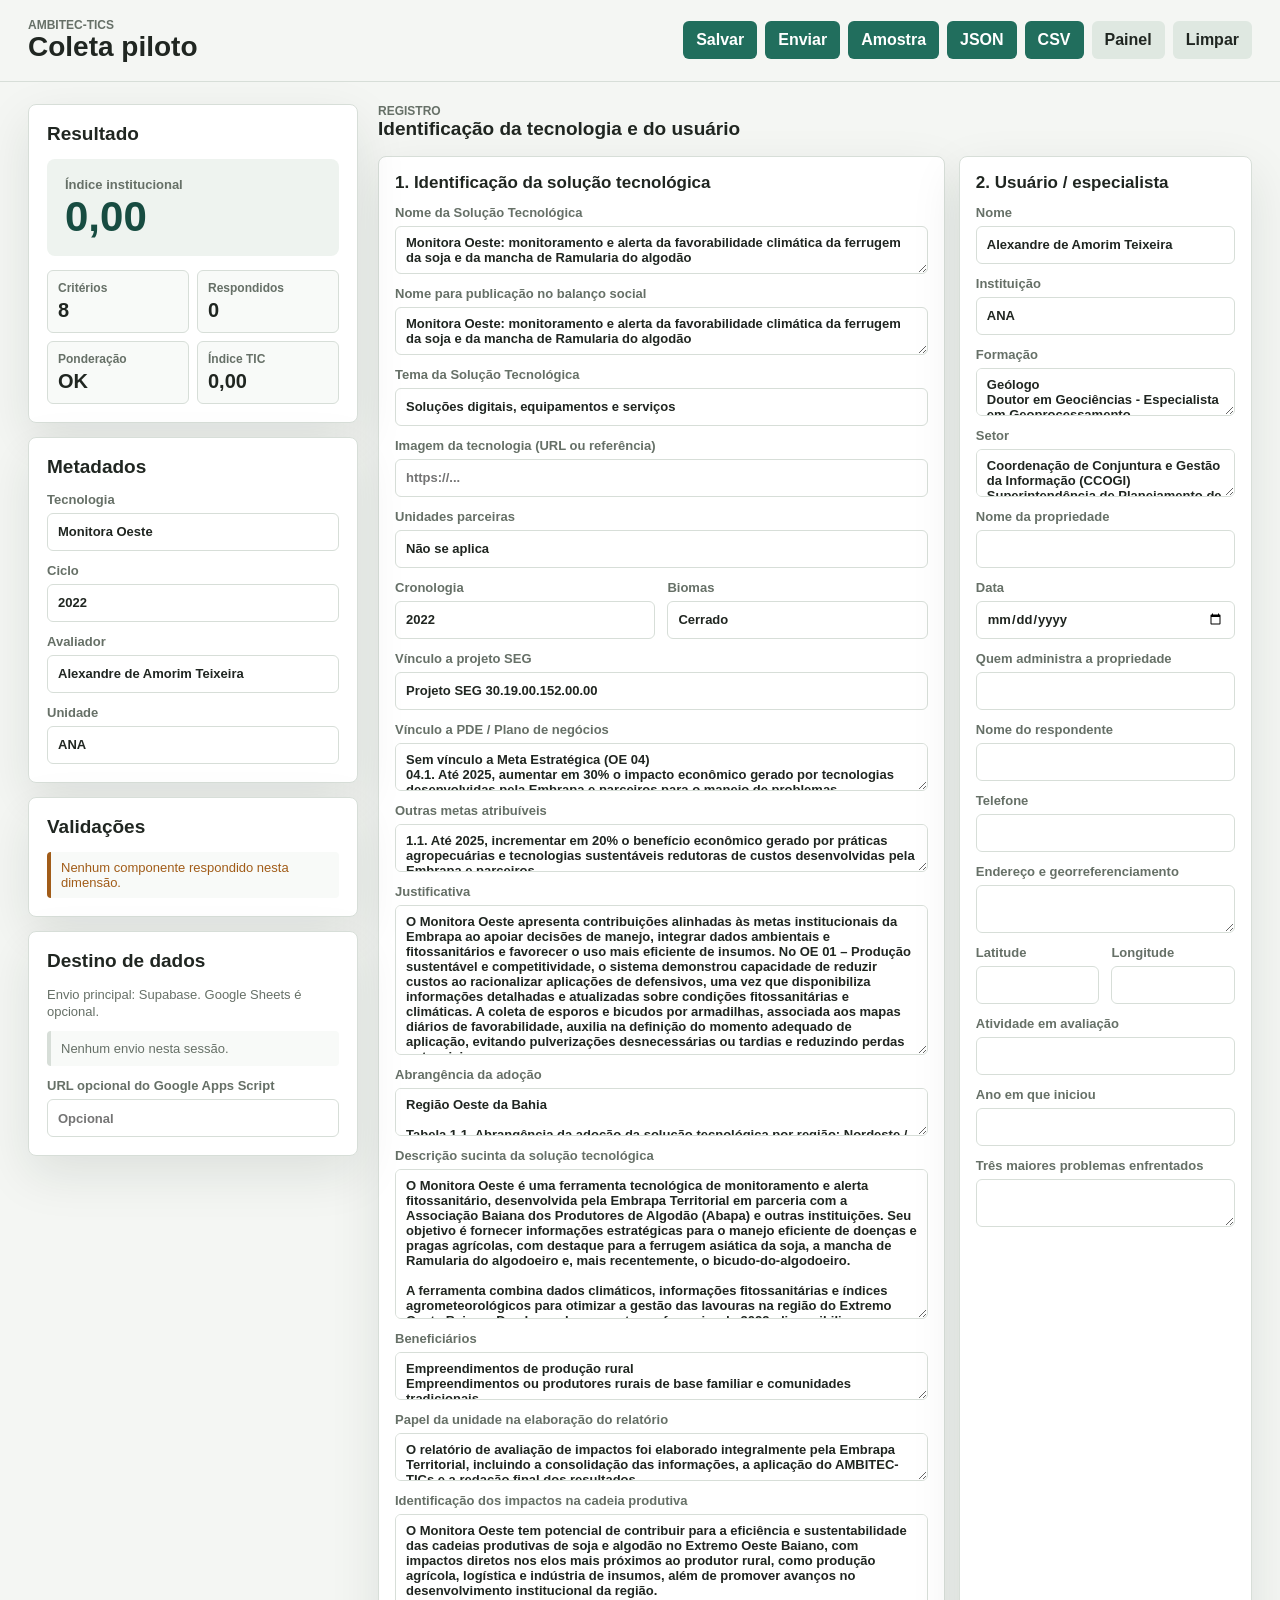
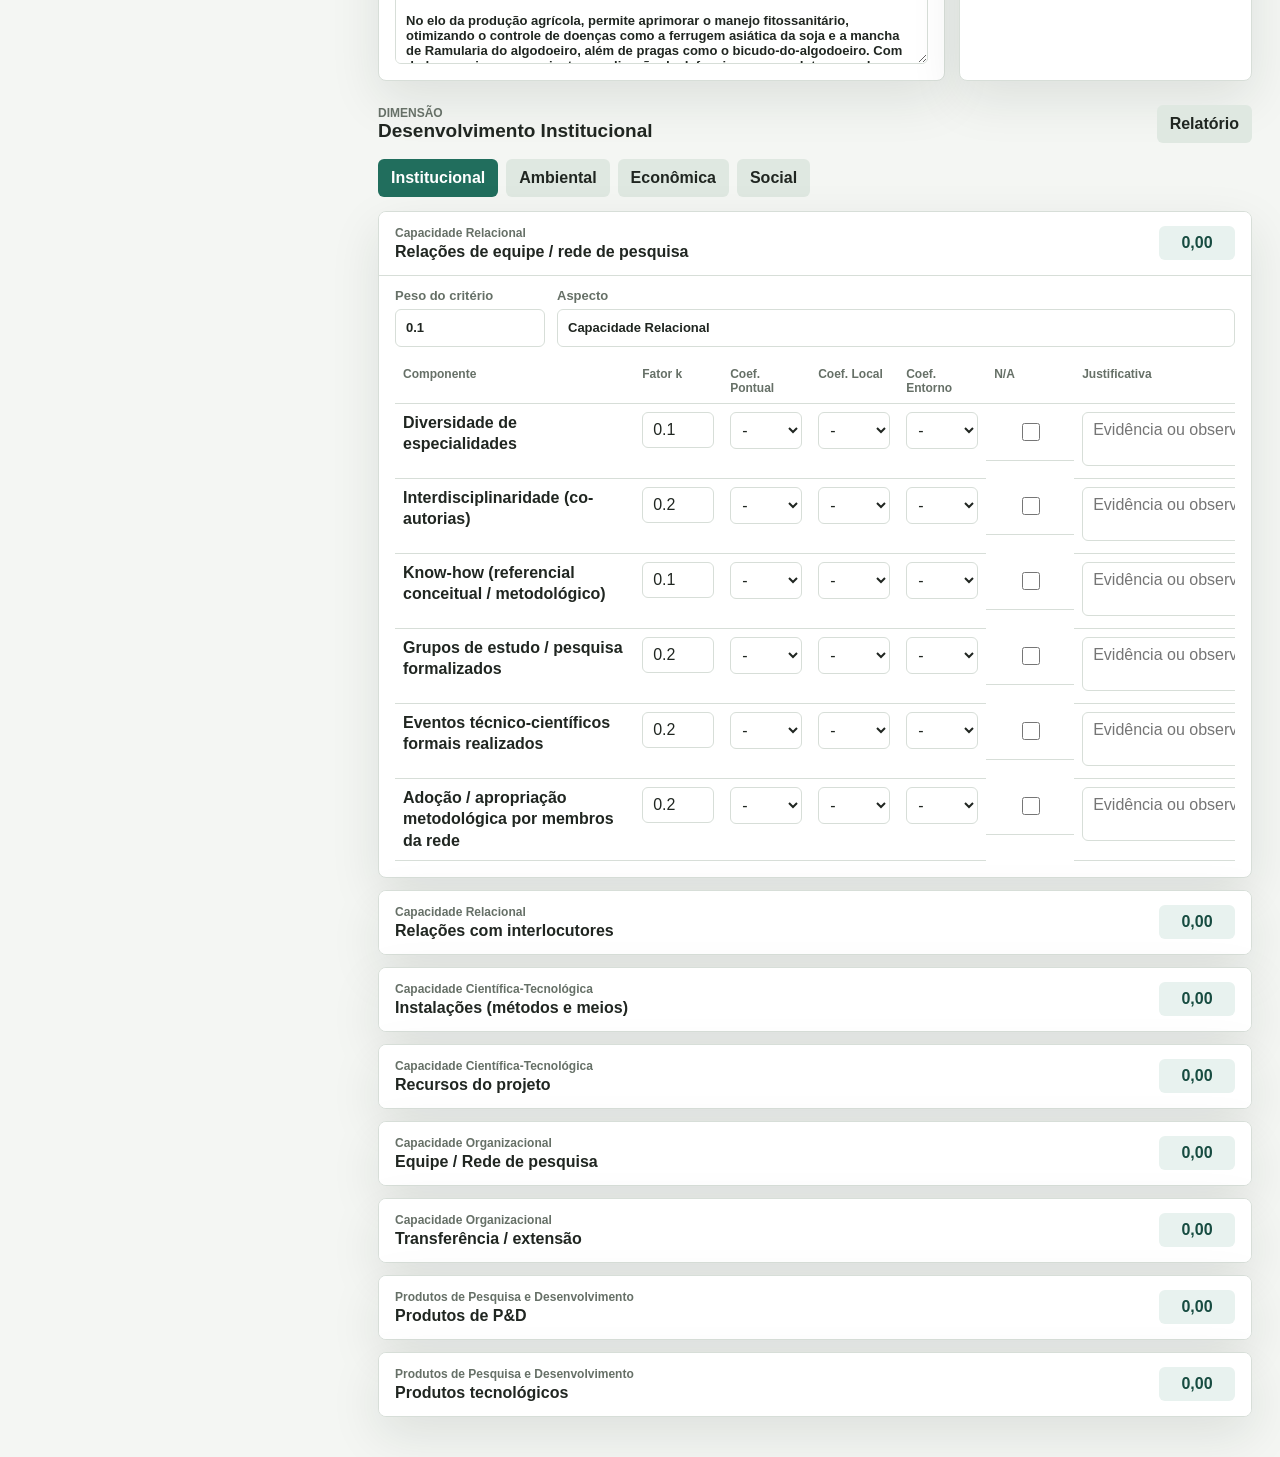
==== commit 4b0132aa: "Add internal submissions dashboard" ====
--- a/index.html
+++ b/index.html
@@ -18,6 +18,7 @@
         <button id="loadSample" type="button">Amostra</button>
         <button id="exportJson" type="button">JSON</button>
         <button id="exportCsv" type="button">CSV</button>
+        <a class="button-link secondary" href="admin.html">Painel</a>
         <button id="clearDraft" type="button" class="secondary">Limpar</button>
       </div>
     </header>
--- a/styles.css
+++ b/styles.css
@@ -86,11 +86,26 @@
   padding: 9px 13px;
 }
 
+.button-link {
+  align-items: center;
+  border-radius: 6px;
+  display: inline-flex;
+  font-weight: 700;
+  min-height: 38px;
+  padding: 9px 13px;
+  text-decoration: none;
+}
+
 button:hover {
   background: var(--accent-strong);
 }
 
 button.secondary {
+  background: #dfe8e1;
+  color: var(--text);
+}
+
+.button-link.secondary {
   background: #dfe8e1;
   color: var(--text);
 }
